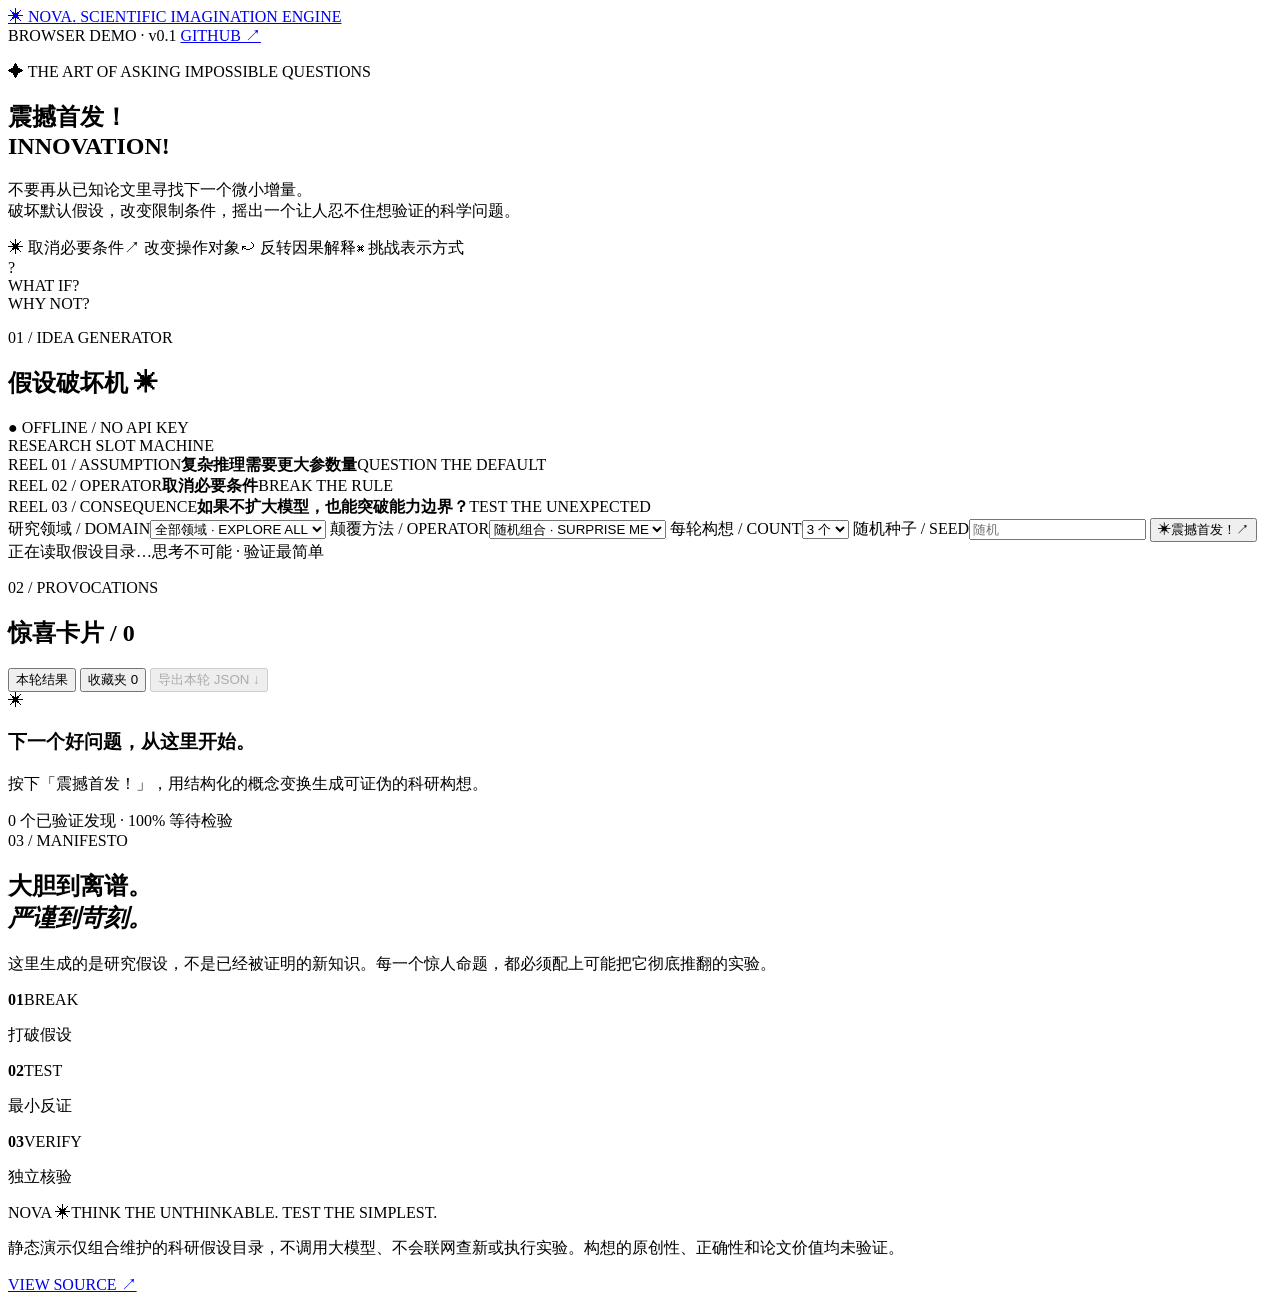
==== docs/index.html @ ca338398 "feat(pages): add responsive NOVA slot-machine UI" ====
<!doctype html>
<html lang="zh-CN">
<head>
  <meta charset="utf-8">
  <meta name="viewport" content="width=device-width, initial-scale=1">
  <meta name="theme-color" content="#0a0b12">
  <meta name="description" content="NOVA · 震撼首发！打破科研默认假设，生成可证伪的科学构想。">
  <title>NOVA — 震撼首发！</title>
  <link rel="stylesheet" href="./styles.css">
  <script type="module" src="./app.mjs"></script>
</head>
<body>
  <div class="background-glow" aria-hidden="true"></div>
  <div class="page">
    <header class="topbar">
      <a href="./" class="brand" aria-label="NOVA 首页">
        <span class="brand-mark">✳</span>
        <span>NOVA<span class="period">.</span></span>
        <span class="brand-divider"></span>
        <span class="brand-sub">SCIENTIFIC IMAGINATION ENGINE</span>
      </a>
      <div class="topbar-right">
        <span class="live-indicator"><span class="pulse"></span> BROWSER DEMO · v0.1</span>
        <a class="github-link" href="https://github.com/RanchoTao/NOVA" target="_blank" rel="noopener noreferrer">GITHUB ↗</a>
      </div>
    </header>

    <main>
      <section class="hero" aria-labelledby="hero-title">
        <div class="hero-left">
          <p class="eyebrow"><span class="eyebrow-star">✦</span> THE ART OF ASKING IMPOSSIBLE QUESTIONS</p>
          <h1 id="hero-title">震撼首发<span class="exclamation">！</span><br><span class="english">INNOVATION<span class="exclamation">!</span></span></h1>
          <p class="hero-intro">不要再从已知论文里寻找下一个微小增量。<br>破坏默认假设，改变限制条件，摇出一个让人忍不住想验证的科学问题。</p>
          <div class="hero-tags">
            <span>✳ 取消必要条件</span><span>↗ 改变操作对象</span><span>⤾ 反转因果解释</span><span>⌘ 挑战表示方式</span>
          </div>
        </div>
        <div class="hero-orbit" aria-hidden="true">
          <div class="orbit orbit-one"></div><div class="orbit orbit-two"></div><div class="orbit orbit-three"></div>
          <div class="orbit-core"><span>?</span></div>
          <div class="orbit-label orbit-label-1">WHAT IF?</div>
          <div class="orbit-label orbit-label-2">WHY NOT?</div>
        </div>
      </section>

      <section class="workbench" aria-labelledby="workbench-title">
        <div class="section-heading">
          <div><p class="section-index">01 / IDEA GENERATOR</p><h2 id="workbench-title">假设破坏机 <span class="icon-flash">✳</span></h2></div>
          <span class="mode-pill">● OFFLINE / NO API KEY</span>
        </div>
        <div class="machine">
          <div class="reel-title"><span>RESEARCH SLOT MACHINE</span><span class="small-dots"><b></b><b></b><b></b></span></div>
          <div class="reels" id="reels" aria-label="三个构想转轮">
            <div class="reel"><span class="reel-number">REEL 01 / ASSUMPTION</span><strong id="slot-assumption">复杂推理需要更大参数量</strong><span class="reel-foot">QUESTION THE DEFAULT</span></div>
            <div class="reel"><span class="reel-number">REEL 02 / OPERATOR</span><strong id="slot-operator">取消必要条件</strong><span class="reel-foot">BREAK THE RULE</span></div>
            <div class="reel"><span class="reel-number">REEL 03 / CONSEQUENCE</span><strong id="slot-question">如果不扩大模型，也能突破能力边界？</strong><span class="reel-foot">TEST THE UNEXPECTED</span></div>
          </div>
          <form class="settings" id="controls">
            <label class="setting"><span>研究领域 / DOMAIN</span><select id="domain"><option value="">全部领域 · EXPLORE ALL</option></select></label>
            <label class="setting"><span>颠覆方法 / OPERATOR</span><select id="operator"><option value="">随机组合 · SURPRISE ME</option></select></label>
            <label class="setting setting-short"><span>每轮构想 / COUNT</span><select id="count"><option value="1">1 个</option><option value="3" selected>3 个</option><option value="5">5 个</option></select></label>
            <label class="setting setting-short"><span>随机种子 / SEED</span><input id="seed" type="number" inputmode="numeric" placeholder="随机" step="1"></label>
            <button id="spin" class="spin-button" type="submit"><span class="spin-icon">✳</span><span>震撼首发！</span><span class="spin-arrow">↗</span></button>
          </form>
          <div class="machine-footer"><span id="catalog-status">正在读取假设目录…</span><span>思考不可能 · 验证最简单</span></div>
        </div>
      </section>

      <section class="output" aria-labelledby="output-title">
        <div class="section-heading output-head">
          <div><p class="section-index">02 / PROVOCATIONS</p><h2 id="output-title">惊喜卡片 <span class="output-count" id="result-count">/ 0</span></h2></div>
          <div class="output-tools">
            <button type="button" id="tab-current" class="tab active" aria-pressed="true">本轮结果</button>
            <button type="button" id="tab-saved" class="tab" aria-pressed="false">收藏夹 <span id="saved-count">0</span></button>
            <button type="button" id="download-batch" class="ghost-button" disabled>导出本轮 JSON ↓</button>
          </div>
        </div>
        <div id="ideas" class="ideas" aria-live="polite">
          <div class="empty-state">
            <span class="empty-mark">✳</span>
            <h3>下一个好问题，从这里开始。</h3>
            <p>按下「震撼首发！」，用结构化的概念变换生成可证伪的科研构想。</p>
            <span>0 个已验证发现 · 100% 等待检验</span>
          </div>
        </div>
      </section>

      <section class="manifesto" aria-labelledby="manifesto-title">
        <div class="manifesto-copy"><span class="section-index">03 / MANIFESTO</span><h2 id="manifesto-title">大胆到离谱。<br><em>严谨到苛刻。</em></h2><p>这里生成的是研究假设，不是已经被证明的新知识。每一个惊人命题，都必须配上可能把它彻底推翻的实验。</p></div>
        <div class="manifesto-steps"><div><b>01</b><span>BREAK</span><p>打破假设</p></div><div><b>02</b><span>TEST</span><p>最小反证</p></div><div><b>03</b><span>VERIFY</span><p>独立核验</p></div></div>
      </section>
    </main>

    <footer class="footer"><div><span class="footer-brand">NOVA ✳</span><span>THINK THE UNTHINKABLE. TEST THE SIMPLEST.</span></div><p>静态演示仅组合维护的科研假设目录，不调用大模型、不会联网查新或执行实验。构想的原创性、正确性和论文价值均未验证。</p><a href="https://github.com/RanchoTao/NOVA" target="_blank" rel="noopener noreferrer">VIEW SOURCE ↗</a></footer>
  </div>
  <div role="status" aria-live="polite" class="toast" id="toast"></div>
</body>
</html>
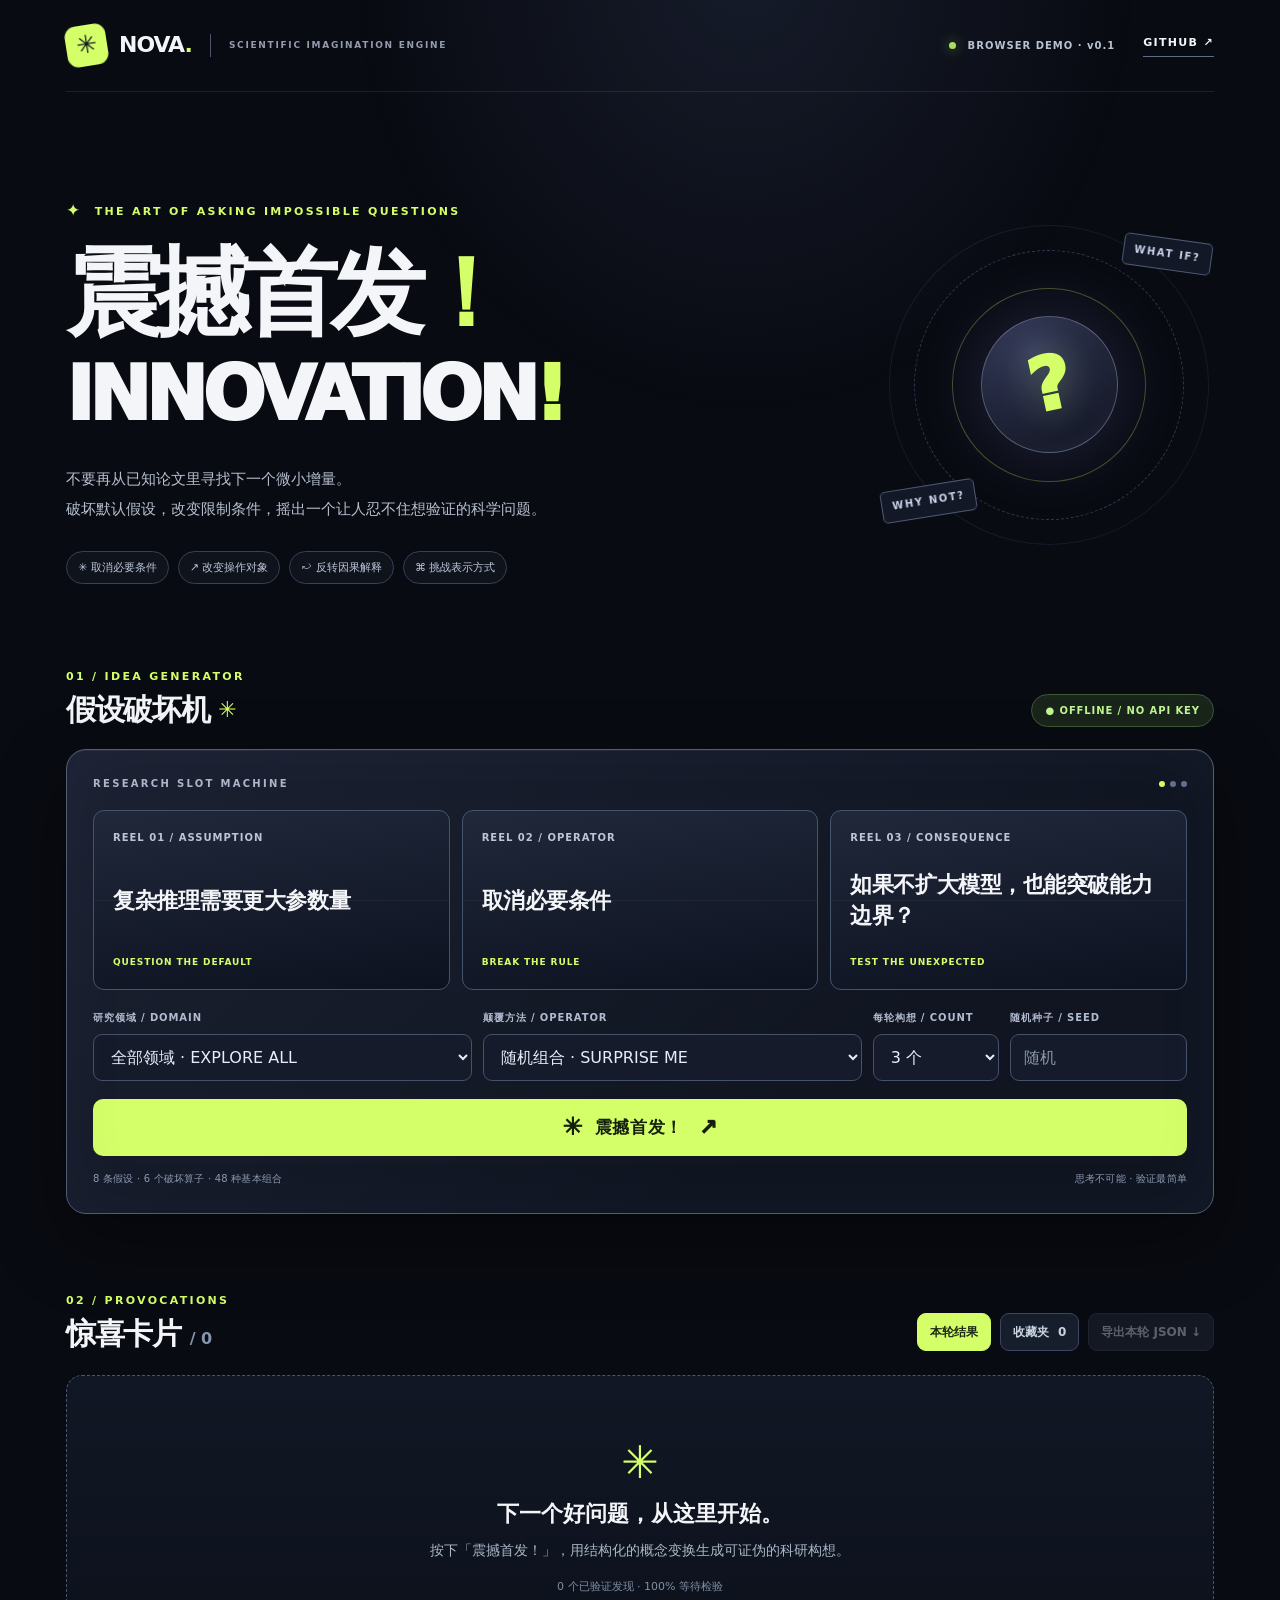
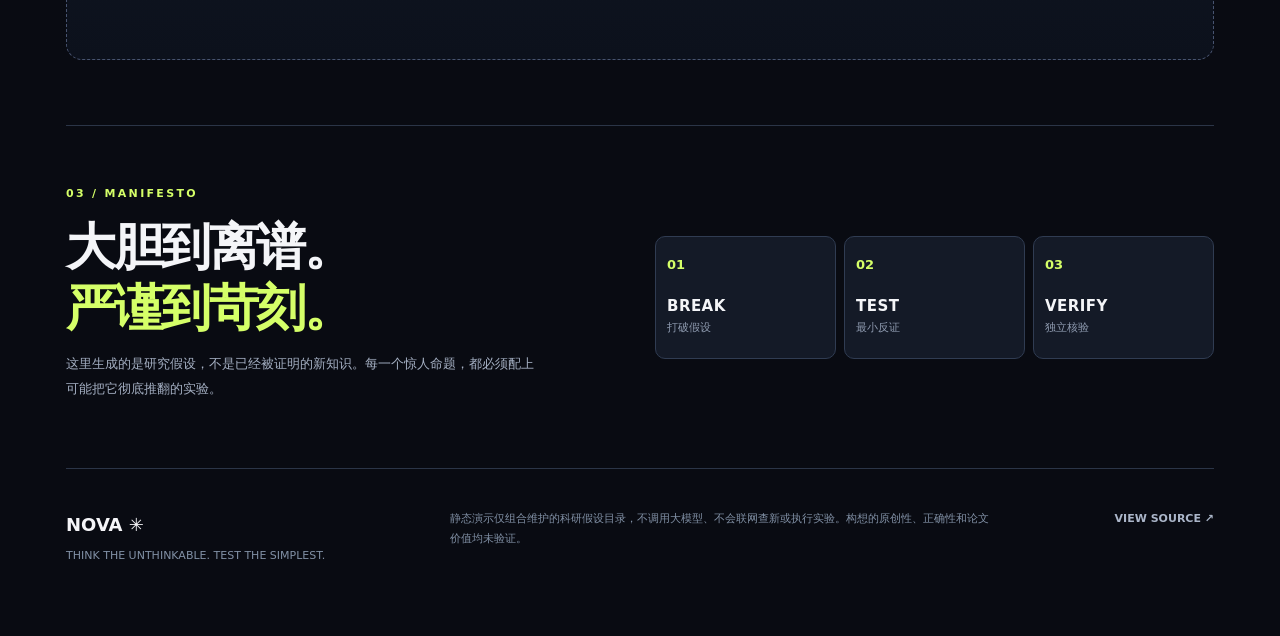
==== commit 77420b94: "chore(pages): refresh NOVA site build and add canonical metadata" ====
--- a/docs/index.html
+++ b/docs/index.html
@@ -5,6 +5,11 @@
   <meta name="viewport" content="width=device-width, initial-scale=1">
   <meta name="theme-color" content="#0a0b12">
   <meta name="description" content="NOVA · 震撼首发！打破科研默认假设，生成可证伪的科学构想。">
+  <link rel="canonical" href="https://ranchotao.github.io/NOVA/">
+  <meta property="og:type" content="website">
+  <meta property="og:title" content="NOVA · 震撼首发！INNOVATION!">
+  <meta property="og:description" content="打破默认假设，生成可证伪的科研构想。">
+  <meta property="og:url" content="https://ranchotao.github.io/NOVA/">
   <title>NOVA — 震撼首发！</title>
   <link rel="stylesheet" href="./styles.css">
   <script type="module" src="./app.mjs"></script>
--- a/docs/styles.css
+++ b/docs/styles.css
@@ -0,0 +1,152 @@
+:root{
+  color-scheme:dark;
+  --bg:#090b12;--panel:#111522;--panel-2:#171d2c;--ink:#f4f5f8;--muted:#9aa3b4;
+  --line:#31394c;--line-strong:#505c74;--accent:#d5ff68;--violet:#bcafff;
+  --max:1220px;
+}
+*,*::before,*::after{box-sizing:border-box}
+html{scroll-behavior:smooth}
+body{background:var(--bg);color:var(--ink);margin:0;font-family:Inter,"SF Pro Display","PingFang SC","Microsoft YaHei",system-ui,sans-serif;-webkit-font-smoothing:antialiased;line-height:1.55}
+body::before{content:"";position:fixed;inset:0;background-image:radial-gradient(#ffffff0b 0.7px,transparent 0.7px);background-size:26px 26px;mask-image:linear-gradient(to bottom,#000,transparent 80%);pointer-events:none;z-index:-1}
+.background-glow{position:absolute;top:-500px;left:25%;width:850px;height:950px;background:radial-gradient(ellipse,#3b476b46,transparent 65%);pointer-events:none;z-index:-1}
+button,select,input{font:inherit}
+button{cursor:pointer}
+button:disabled{opacity:.43;cursor:not-allowed}
+a{color:inherit;text-decoration:none}
+a:hover{color:var(--accent)}
+:focus-visible{outline:2px solid var(--accent);outline-offset:4px}
+.page{max-width:var(--max);margin:0 auto;padding:0 36px}
+.topbar{min-height:92px;display:flex;align-items:center;justify-content:space-between;gap:20px;border-bottom:1px solid #ffffff16}
+.brand{display:flex;align-items:center;gap:12px;font-weight:900;font-size:22px;letter-spacing:-.045em;white-space:nowrap}
+.brand-mark{display:grid;place-items:center;background:var(--accent);color:#111922;border-radius:11px;font-size:25px;width:41px;height:41px;transform:rotate(-9deg)}
+.period,.exclamation{color:var(--accent)}
+.brand-divider{width:1px;height:23px;background:#505569;margin:0 6px}
+.brand-sub{font-size:9px;letter-spacing:.19em;font-weight:700;color:#959cb0}
+.topbar-right{display:flex;align-items:center;gap:28px;white-space:nowrap}
+.live-indicator{color:#b8c2d2;font-size:10px;font-weight:800;letter-spacing:.1em}
+.pulse{width:7px;height:7px;background:#a9df61;display:inline-block;border-radius:50%;box-shadow:0 0 13px #a9df61a0;margin-right:7px}
+.github-link{font-size:11px;font-weight:850;letter-spacing:.12em;border-bottom:1px solid #616d84;padding-bottom:4px}
+.hero{display:grid;grid-template-columns:minmax(0,1fr) 330px;align-items:center;gap:36px;padding:94px 0 84px}
+.eyebrow,.section-index{font-size:11px;font-weight:800;color:var(--accent);letter-spacing:.21em;text-transform:uppercase}
+.eyebrow-star{font-size:17px;vertical-align:-1px;margin-right:6px}
+.hero h1{font-weight:950;line-height:.98;letter-spacing:-.085em;font-size:clamp(54px,7.5vw,103px);margin:23px 0 29px}
+.hero h1 .english{font-size:.77em;letter-spacing:-.068em;display:inline-block;margin-top:8px}
+.hero-intro{font-size:15px;color:#b7c0cf;line-height:2;max-width:660px;margin:0}
+.hero-tags{display:flex;gap:9px;flex-wrap:wrap;margin-top:27px}
+.hero-tags span{padding:7px 11px;border:1px solid #394158;border-radius:100px;background:#171d2b72;font-size:11px;color:#bdc7d9}
+.hero-orbit{height:330px;position:relative;display:grid;place-items:center;isolation:isolate}
+.orbit{border:1px solid #93afff47;border-radius:50%;position:absolute;inset:30px;transform:rotate(-20deg)}
+.orbit-one{inset:30px;border-style:dashed;animation:orbit 42s linear infinite}
+.orbit-two{inset:68px;border-color:#d5ff6845;animation:orbit 24s linear infinite reverse}
+.orbit-three{inset:5px;border-color:#6172aa27;transform:rotate(34deg)}
+.orbit-core{width:137px;height:137px;display:grid;place-items:center;border-radius:50%;background:radial-gradient(circle at 37% 26%,#373d5e,#171b2b 70%);border:1px solid #79839f9c;box-shadow:0 0 70px #9094ff31, inset 0 0 30px #c3ccff0c}
+.orbit-core span{font-size:73px;font-weight:950;color:var(--accent);transform:rotate(-12deg);text-shadow:0 0 35px #d5ff683a}
+.orbit-label{position:absolute;font-size:10px;font-weight:850;letter-spacing:.17em;background:#131827;padding:7px 10px;border:1px solid #4c5873;border-radius:5px;color:#c9d2e9}
+.orbit-label-1{top:18px;right:2px;transform:rotate(8deg)}
+.orbit-label-2{bottom:33px;left:-3px;transform:rotate(-9deg)}
+@keyframes orbit{to{transform:rotate(360deg)}}
+.section-heading{display:flex;align-items:end;justify-content:space-between;gap:20px;margin-bottom:22px}
+.section-heading .section-index{margin:0 0 8px}
+.section-heading h2{font-size:30px;letter-spacing:-.045em;line-height:1.15;margin:0}
+.icon-flash{font-size:22px;color:var(--accent);vertical-align:3px}
+.mode-pill{background:#19251b;color:#c2f593;border:1px solid #3f5936;font-size:10px;font-weight:800;letter-spacing:.09em;border-radius:40px;padding:8px 13px}
+.machine{padding:26px;border:1px solid #515f72;background:linear-gradient(144deg,#1c2232,#101521 69%);border-radius:20px;box-shadow:0 28px 70px #0006, inset 0 1px 0 #ffffff0d;position:relative;overflow:hidden}
+.machine::before{content:"";position:absolute;inset:0;border-radius:inherit;box-shadow:inset 0 0 65px #5861a311;pointer-events:none}
+.reel-title{font-size:10px;font-weight:800;color:#aeb8cb;letter-spacing:.23em;display:flex;align-items:center;justify-content:space-between;margin-bottom:18px}
+.small-dots{display:flex;gap:5px}.small-dots b{height:6px;width:6px;border-radius:50%;background:#63718e}.small-dots b:first-child{background:var(--accent)}
+.reels{display:grid;grid-template-columns:repeat(3,minmax(0,1fr));gap:12px}
+.reel{min-height:180px;padding:19px;border-radius:11px;border:1px solid #45536e;background:linear-gradient(172deg,#20283a,#0d1220);display:flex;flex-direction:column;justify-content:space-between;gap:17px;position:relative;overflow:hidden}
+.reel::after{content:"";position:absolute;left:0;right:0;top:50%;height:1px;background:#FFFFFF0A}
+.reel-number,.reel-foot{font-size:10px;letter-spacing:.1em;color:#9daaC1;font-weight:700}
+.reel-number{color:#bcc5d8}
+.reel-foot{color:var(--accent);font-size:9px}
+.reel strong{font-size:clamp(16px,2vw,22px);font-weight:800;line-height:1.43;letter-spacing:-.02em;position:relative;z-index:1;overflow-wrap:anywhere}
+.spinning .reel strong{animation:blink .17s ease-in-out infinite alternate}
+@keyframes blink{from{filter:blur(3px);opacity:.28;transform:translateY(-5px)}to{filter:blur(0);opacity:1;transform:translateY(5px)}}
+.settings{display:grid;grid-template-columns:3fr 3fr 1fr 1.4fr;gap:11px;margin-top:20px}
+.setting{display:flex;flex-direction:column;gap:9px;min-width:0}
+.setting span{font-size:10px;letter-spacing:.09em;color:#b1bcd0;font-weight:850}
+.setting select,.setting input{height:47px;border:1px solid #46516a;border-radius:9px;background:#151b2a;color:#e7edf8;padding:0 13px;min-width:0;width:100%;outline-offset:2px}
+.setting select:hover,.setting input:hover{border-color:#8391ad}
+.setting input::placeholder{color:#8995a9}
+.spin-button{margin-top:7px;grid-column:1/-1;background:var(--accent);border:0;border-radius:10px;min-height:57px;display:flex;align-items:center;justify-content:center;gap:12px;color:#14200c;font-size:17px;font-weight:950;letter-spacing:.035em;transition:transform .2s,background .2s,box-shadow .2s}
+.spin-button:hover{transform:translateY(-2px);background:#e4ff98;box-shadow:0 9px 30px #d5ff6829}
+.spin-button:active{transform:translateY(0)}
+.spin-icon{font-size:24px}.spin-arrow{font-size:22px;margin-left:4px}
+.machine-footer{display:flex;gap:12px;justify-content:space-between;color:#8e9bb2;font-size:10px;letter-spacing:.02em;margin-top:15px}
+.output{padding:78px 0 65px}
+.output-head{flex-wrap:wrap;margin-bottom:24px}
+.output-tools{display:flex;align-items:center;gap:9px;flex-wrap:wrap}
+.output-count{font-size:16px;color:#8695ad;letter-spacing:0}
+.tab,.ghost-button,.card-action{border:1px solid #3d465d;background:#161d2b;color:#c9d4e3;border-radius:9px;padding:9px 12px;font-size:12px;font-weight:750}
+.tab.active{color:#1b2815;background:var(--accent);border-color:var(--accent)}
+.tab span{margin-left:5px}
+.ghost-button{background:#232b3b}
+.tab:hover:not(.active),.ghost-button:hover,.card-action:hover{border-color:#a2afc7;color:#fff}
+.ideas{display:grid;gap:18px}
+.empty-state{min-height:285px;border:1px dashed #485470;background:linear-gradient(#111724,#0c111c);border-radius:16px;display:flex;flex-direction:column;justify-content:center;align-items:center;text-align:center;padding:35px 18px}
+.empty-mark{font-size:45px;color:var(--accent);line-height:1}
+.empty-state h3{font-size:22px;margin:12px 0 7px}
+.empty-state p{margin:0;color:#abb6c7;font-size:14px;line-height:1.8}
+.empty-state>span:last-child{margin-top:15px;color:#7f90a6;font-size:11px}
+.idea-card{padding:27px;border:1px solid #334159;background:linear-gradient(130deg,#151c2c,#101723);border-radius:17px;box-shadow:0 9px 25px #0002}
+.card-top{display:flex;align-items:center;justify-content:space-between;gap:12px;flex-wrap:wrap}
+.card-id{font-weight:850;color:var(--accent);font-size:11px;letter-spacing:.08em}
+.card-flags{display:flex;gap:7px;flex-wrap:wrap}
+.flag{color:#b2bed0;border:1px solid #4c5870;padding:5px 9px;font-size:10px;border-radius:100px}
+.flag.yellow{border-color:#746041;color:#f8db8f}
+.card-question{font-size:clamp(21px,3.5vw,30px);letter-spacing:-.036em;line-height:1.43;font-weight:850;max-width:960px;margin:18px 0 9px}
+.card-why{font-size:13px;color:#b4c5dd;line-height:1.8;max-width:850px;margin:0}
+.card-sup{font-size:12px;color:#bfd78a;margin:0 0 12px}
+.card-grid{display:grid;grid-template-columns:repeat(2,minmax(0,1fr));gap:12px;margin:20px 0}
+.card-field{border:1px solid #2f3a4e;background:#0d1420;border-radius:10px;padding:16px}
+.card-field.wide{grid-column:span 2}
+.card-field b{display:block;font-size:10px;font-weight:850;letter-spacing:.07em;color:#899db9;text-transform:uppercase;margin-bottom:7px}
+.card-field p{color:#d0d9e6;font-size:13px;margin:0;line-height:1.8;overflow-wrap:anywhere}
+.card-actions{border-top:1px solid #313e51;padding-top:17px;display:flex;gap:8px;align-items:center;flex-wrap:wrap}
+.card-action{background:#1d2737}
+.card-action.primary{color:var(--accent);border-color:#64784a}
+.card-action.selected{color:#202b12;background:var(--accent);border-color:var(--accent)}
+.review-panel{border:1px solid #42506c;background:#111b2b;border-radius:10px;padding:17px 20px;margin-top:13px}
+.review-panel[hidden]{display:none}
+.review-panel h4{margin:0 0 8px;color:#fbdf9b;font-size:14px}
+.review-panel p,.review-panel li{font-size:13px;line-height:1.8;color:#becada}
+.review-panel ul{margin:8px 0 0;padding-left:21px}
+.review-panel p{margin:6px 0}
+.manifesto{border-top:1px solid #2b3547;border-bottom:1px solid #2b3547;padding:54px 0;display:grid;grid-template-columns:1fr 1fr;gap:30px;align-items:center}
+.manifesto h2{font-size:clamp(30px,4vw,50px);line-height:1.22;letter-spacing:-.05em;margin:12px 0 13px}
+.manifesto h2 em{font-style:normal;color:var(--accent)}
+.manifesto p{max-width:470px;font-size:13px;color:#a5b0c3;line-height:1.9}
+.manifesto-steps{display:grid;grid-template-columns:repeat(3,1fr);gap:8px}
+.manifesto-steps>div{min-height:123px;padding:15px 11px;background:#141a27;border:1px solid #303c52;border-radius:10px}
+.manifesto-steps b{font-size:13px;color:var(--accent)}
+.manifesto-steps span{display:block;margin-top:18px;font-size:15px;font-weight:850;letter-spacing:.03em}
+.manifesto-steps p{font-size:11px;margin:0;color:#8f9bb0}
+.footer{padding:40px 0 70px;display:flex;gap:20px;justify-content:space-between;align-items:start;color:#8190a5;font-size:11px;line-height:1.8}
+.footer>div{display:flex;flex-direction:column;gap:4px;white-space:nowrap}
+.footer-brand{font-size:18px;font-weight:900;color:#f5f5f8}
+.footer>p{max-width:540px;margin:0}
+.footer>a{white-space:nowrap;font-weight:850;color:#abb6c9}
+.toast{position:fixed;left:50%;bottom:26px;transform:translate(-50%,24px);z-index:10;opacity:0;pointer-events:none;background:#d5ff68;color:#14200f;padding:11px 19px;border-radius:12px;font-size:13px;font-weight:850;box-shadow:0 16px 40px #0008;transition:opacity .2s,transform .2s}
+.toast.show{opacity:1;transform:translate(-50%,0)}
+@media(max-width:950px){
+  .hero{grid-template-columns:1fr 240px;padding:65px 0}
+  .hero-orbit{height:260px}.orbit{inset:20px}.orbit-two{inset:52px}.orbit-three{inset:0}.orbit-core{width:110px;height:110px}
+  .settings{grid-template-columns:1fr 1fr}.reel{min-height:180px}
+  .footer{flex-wrap:wrap}
+}
+@media(max-width:680px){
+  .page{padding:0 18px}.topbar{min-height:75px}.brand{font-size:20px}.brand-sub,.brand-divider,.live-indicator{display:none}
+  .hero{grid-template-columns:1fr;padding:60px 0 48px}.hero h1{font-size:clamp(53px,12vw,76px);margin:18px 0 24px}.hero-orbit{display:none}
+  .hero-intro{font-size:14px}.hero-tags{gap:7px}.hero-tags span{font-size:10px}
+  .section-heading h2{font-size:26px}.machine{padding:15px;border-radius:14px}.reels{grid-template-columns:1fr;gap:9px}
+  .reel{min-height:107px;padding:13px 16px;gap:8px}.reel strong{font-size:18px}
+  .settings{gap:10px}.setting:nth-child(-n+2){grid-column:span 2}.setting select,.setting input{height:44px}
+  .mode-pill{font-size:9px;padding:7px 9px}
+  .spin-button{font-size:16px;min-height:55px}.machine-footer{flex-wrap:wrap}
+  .output{padding:60px 0 45px}.output-head{align-items:start}.output-tools{width:100%}
+  .idea-card{padding:18px}.card-question{font-size:22px}.card-grid{grid-template-columns:1fr}.card-field.wide{grid-column:auto}
+  .manifesto{grid-template-columns:1fr;padding:37px 0}.manifesto-steps>div{min-height:105px;padding:10px}
+  .footer{flex-direction:column;gap:15px;padding:35px 0 55px}
+}
+@media(prefers-reduced-motion:reduce){*,*::before,*::after{animation-duration:.001ms!important;transition-duration:.001ms!important;scroll-behavior:auto!important}}
